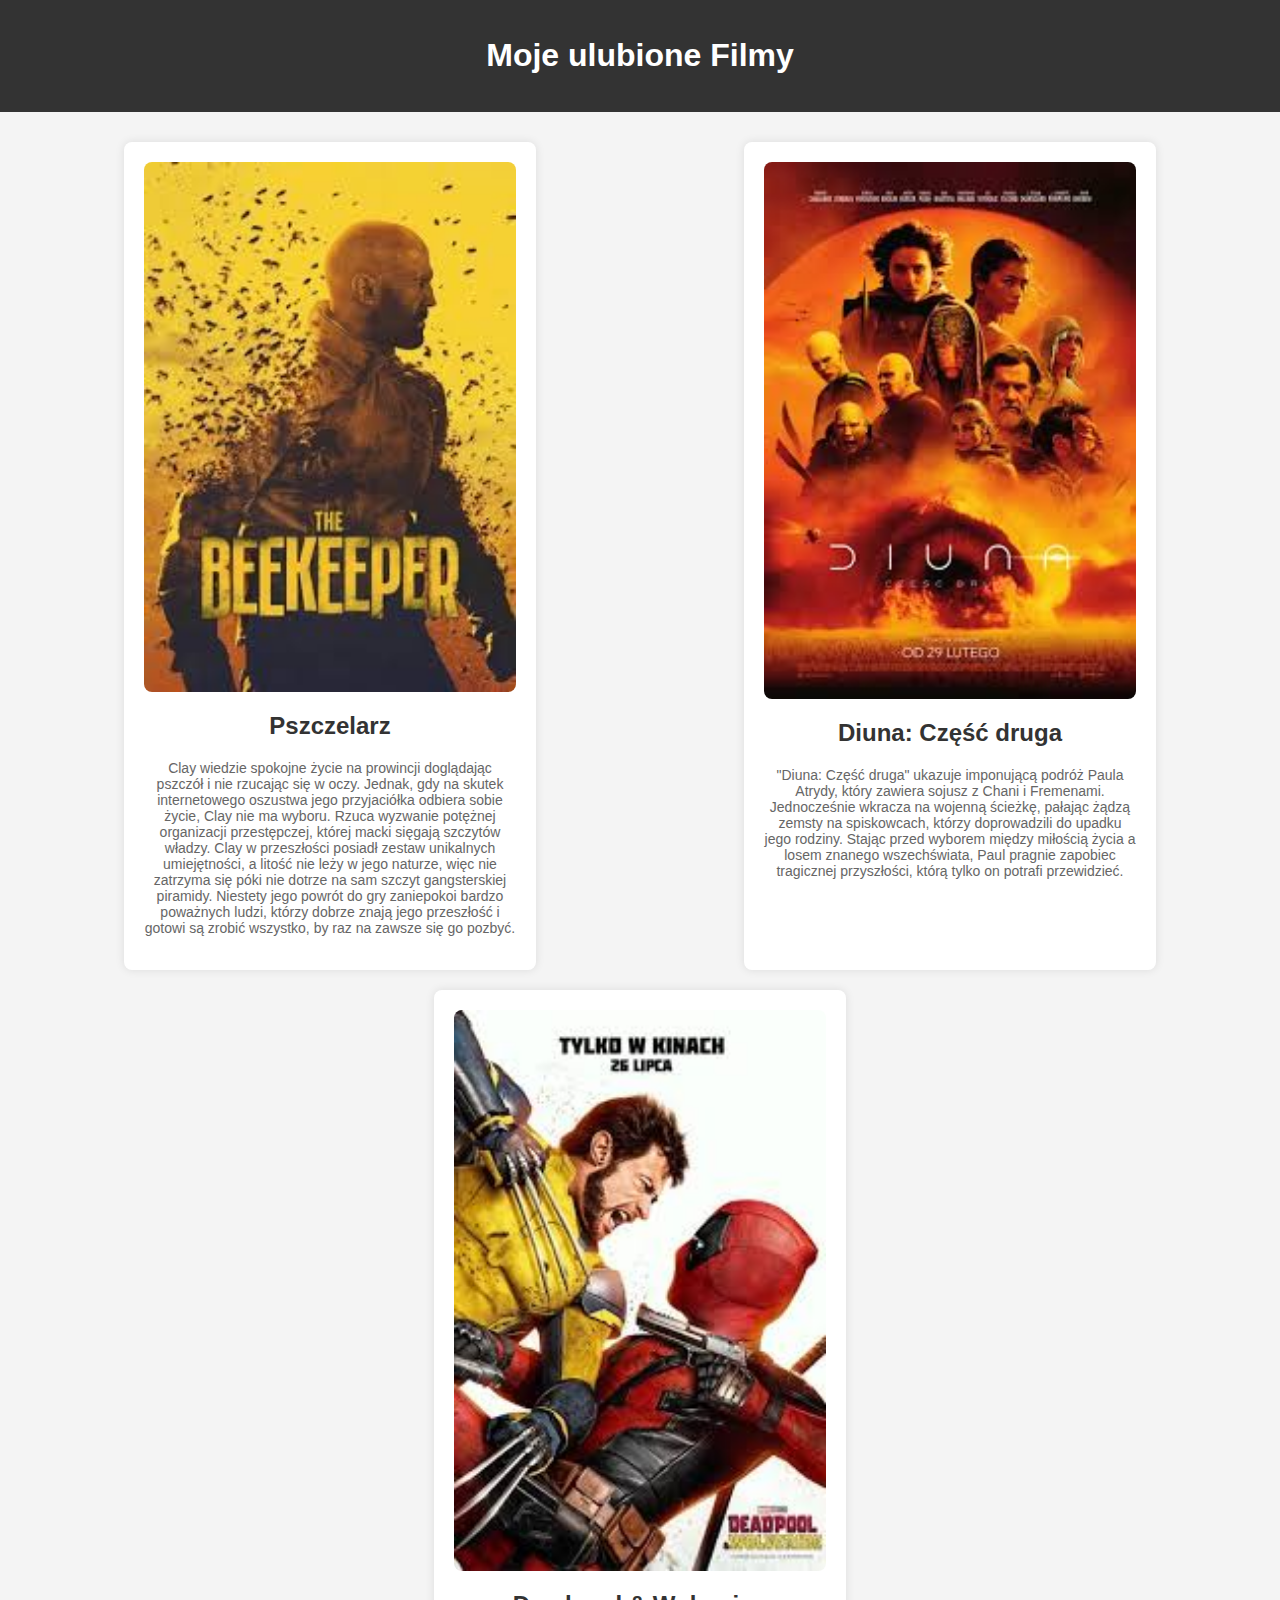
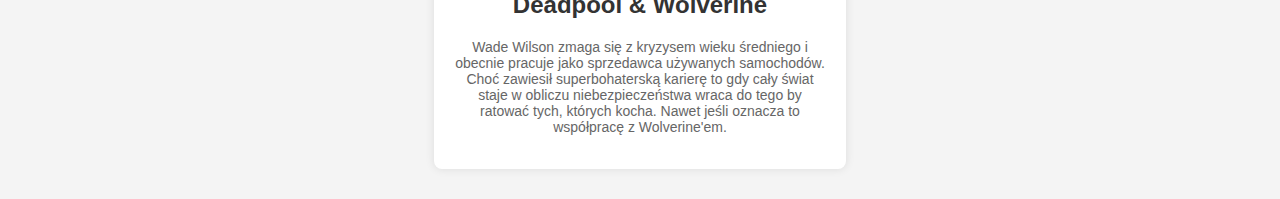
==== Staruselets_Filmy/index.html @ f3d38b4a "Add files via upload" ====
<head>
    <meta charset="UTF-8">
    <meta name="viewport" content="width=device-width, initial-scale=1.0">
    <title>Moje Filmy</title>
    <link rel="stylesheet" href="styles.css"> 
</head>
<body>

    <header>
        <h1>Moje ulubione Filmy</h1>
        
    </header>
    
    <div class="container">
        <div class="film-box">
            <img src="[data-uri]" alt="Pszczelarz">
            <h2>Pszczelarz</h2>
            <p>Clay wiedzie spokojne życie na prowincji doglądając pszczół i nie rzucając się w oczy. Jednak, gdy na skutek internetowego oszustwa jego przyjaciółka odbiera sobie życie, Clay nie ma wyboru. Rzuca wyzwanie potężnej organizacji przestępczej, której macki sięgają szczytów władzy. Clay w przeszłości posiadł zestaw unikalnych umiejętności, a litość nie leży w jego naturze, więc nie zatrzyma się póki nie dotrze na sam szczyt gangsterskiej piramidy. Niestety jego powrót do gry zaniepokoi bardzo poważnych ludzi, którzy dobrze znają jego przeszłość i gotowi są zrobić wszystko, by raz na zawsze się go pozbyć.</p>
        </div>
        
        <div class="film-box">
            <img src="[data-uri]" alt="Diuna: Część druga">
            <h2>Diuna: Część druga</h2>
            <p>"Diuna: Część druga" ukazuje imponującą podróż Paula Atrydy, który zawiera sojusz z Chani i Fremenami. Jednocześnie wkracza na wojenną ścieżkę, pałając żądzą zemsty na spiskowcach, którzy doprowadzili do upadku jego rodziny. Stając przed wyborem między miłością życia a losem znanego wszechświata, Paul pragnie zapobiec tragicznej przyszłości, którą tylko on potrafi przewidzieć.</p>
        </div>
        
        <div class="film-box">
            <img src="[data-uri]" alt="Deadpool & Wolverine">
            <h2>Deadpool & Wolverine</h2>
            <p>Wade Wilson zmaga się z kryzysem wieku średniego i obecnie pracuje jako sprzedawca używanych samochodów. Choć zawiesił superbohaterską karierę to gdy cały świat staje w obliczu niebezpieczeństwa wraca do tego by ratować tych, których kocha. Nawet jeśli oznacza to współpracę z Wolverine'em. </p>
        </div>
    </div>
    
    </body>
    </html>
---- Staruselets_Filmy/styles.css ----
body {
    font-family: Arial, sans-serif;
    background-color: #f4f4f4;
    margin: 0;
    padding: 0;
}

header {
    background-color: #333;
    color: white;
    text-align: center;
    padding: 1rem;
}

.container {
    display: flex;
    justify-content: space-around;
    flex-wrap: wrap;
    padding: 20px;
}

.film-box {
    background-color: white;
    border-radius: 8px;
    box-shadow: 0 0 10px rgba(0, 0, 0, 0.1);
    margin: 10px;
    width: 30%;
    text-align: center;
    padding: 20px;
}

.film-box img {
    width: 100%;
    height: auto;
    border-radius: 8px;
}

h2 {
    color: #333;
}

p {
    color: #666;
    font-size: 14px;
}
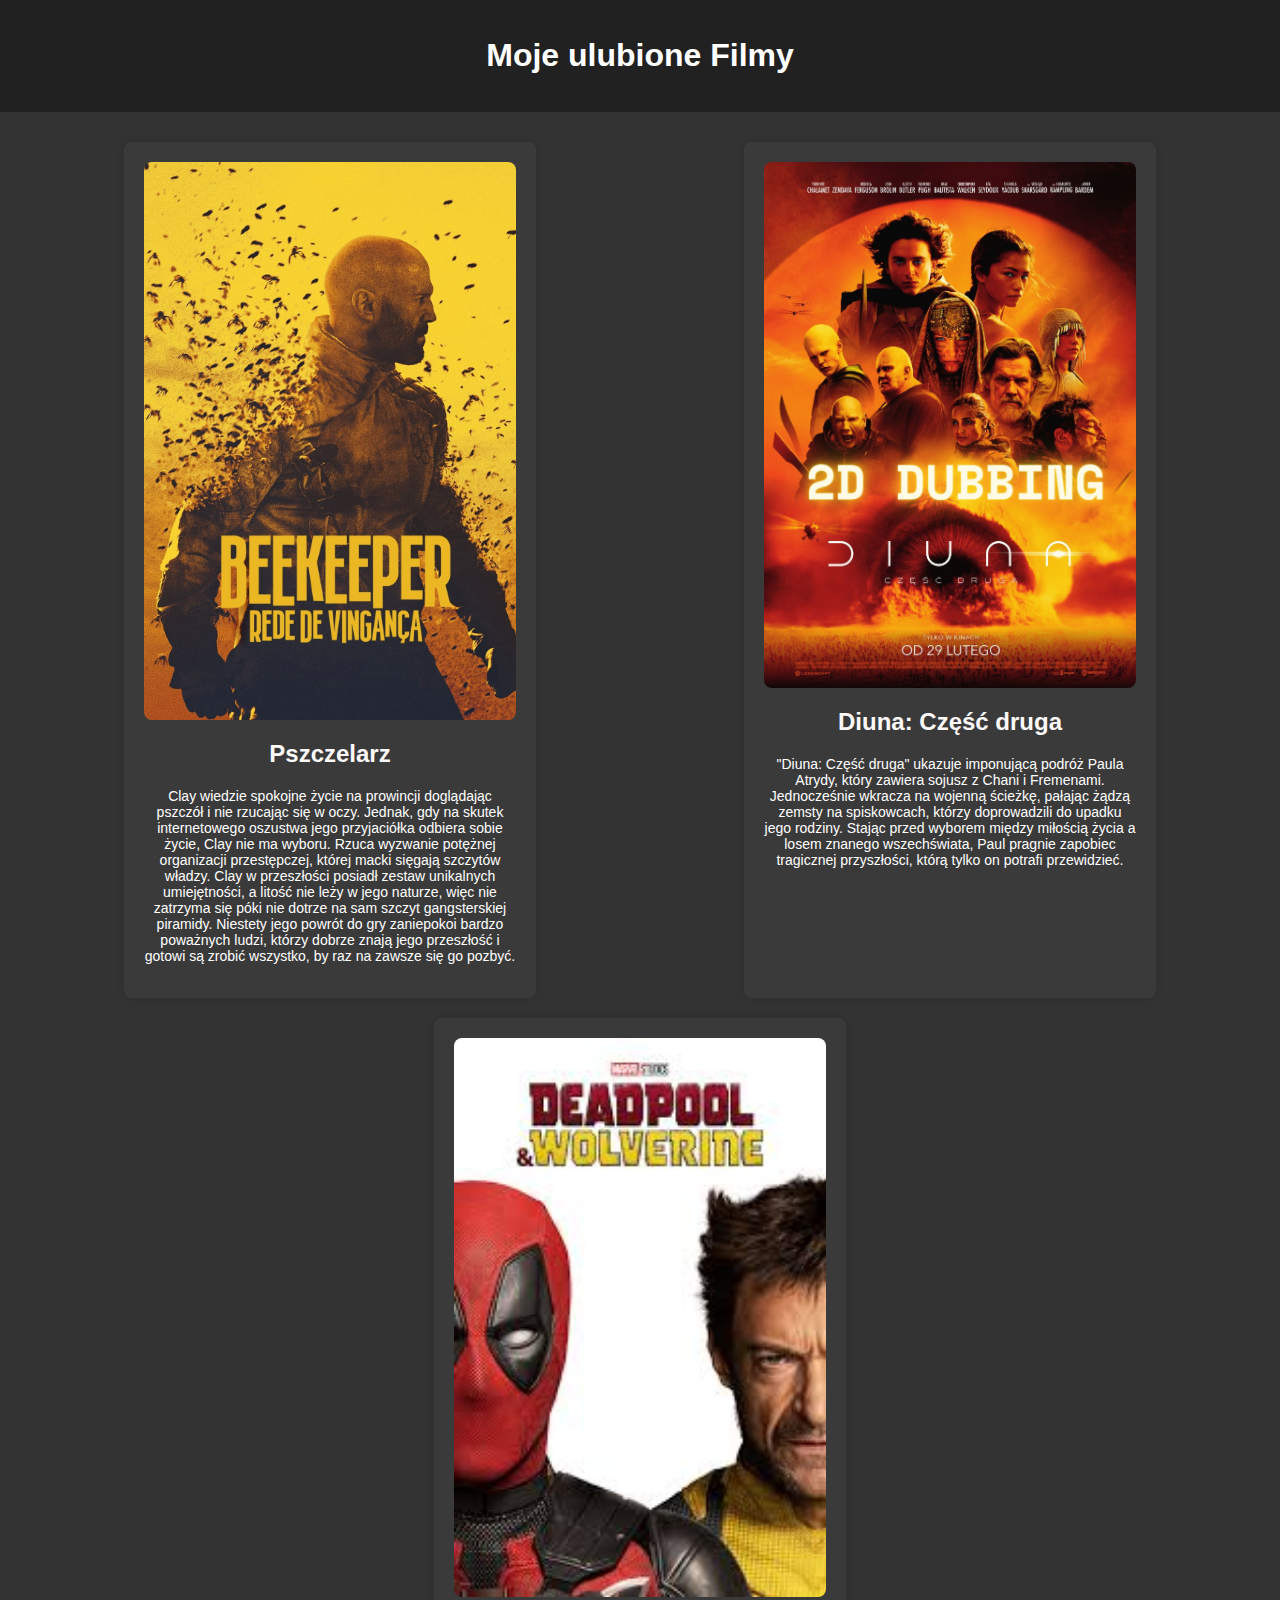
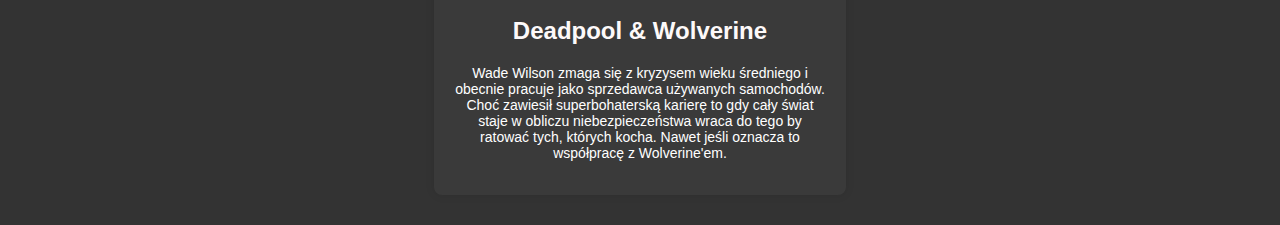
==== commit 576b937b: "Add files via upload" ====
--- a/Staruselets_Filmy/index.html
+++ b/Staruselets_Filmy/index.html
@@ -13,19 +13,19 @@
     
     <div class="container">
         <div class="film-box">
-            <img src="[data-uri]" alt="Pszczelarz">
+            <img src="img\pszczelarz__300_427.jpg" alt="Pszczelarz">
             <h2>Pszczelarz</h2>
             <p>Clay wiedzie spokojne życie na prowincji doglądając pszczół i nie rzucając się w oczy. Jednak, gdy na skutek internetowego oszustwa jego przyjaciółka odbiera sobie życie, Clay nie ma wyboru. Rzuca wyzwanie potężnej organizacji przestępczej, której macki sięgają szczytów władzy. Clay w przeszłości posiadł zestaw unikalnych umiejętności, a litość nie leży w jego naturze, więc nie zatrzyma się póki nie dotrze na sam szczyt gangsterskiej piramidy. Niestety jego powrót do gry zaniepokoi bardzo poważnych ludzi, którzy dobrze znają jego przeszłość i gotowi są zrobić wszystko, by raz na zawsze się go pozbyć.</p>
         </div>
         
         <div class="film-box">
-            <img src="[data-uri]" alt="Diuna: Część druga">
+            <img src="img\diuna-czesc-druga-2d-dubbing.jpg" alt="Diuna: Część druga">
             <h2>Diuna: Część druga</h2>
             <p>"Diuna: Część druga" ukazuje imponującą podróż Paula Atrydy, który zawiera sojusz z Chani i Fremenami. Jednocześnie wkracza na wojenną ścieżkę, pałając żądzą zemsty na spiskowcach, którzy doprowadzili do upadku jego rodziny. Stając przed wyborem między miłością życia a losem znanego wszechświata, Paul pragnie zapobiec tragicznej przyszłości, którą tylko on potrafi przewidzieć.</p>
         </div>
         
         <div class="film-box">
-            <img src="[data-uri]" alt="Deadpool & Wolverine">
+            <img src="img\images.jpg" alt="Deadpool & Wolverine">
             <h2>Deadpool & Wolverine</h2>
             <p>Wade Wilson zmaga się z kryzysem wieku średniego i obecnie pracuje jako sprzedawca używanych samochodów. Choć zawiesił superbohaterską karierę to gdy cały świat staje w obliczu niebezpieczeństwa wraca do tego by ratować tych, których kocha. Nawet jeśli oznacza to współpracę z Wolverine'em. </p>
         </div>
--- a/Staruselets_Filmy/styles.css
+++ b/Staruselets_Filmy/styles.css
@@ -1,12 +1,12 @@
 body {
     font-family: Arial, sans-serif;
-    background-color: #f4f4f4;
+    background-color: #333;
     margin: 0;
     padding: 0;
 }
 
 header {
-    background-color: #333;
+    background-color: #212121;
     color: white;
     text-align: center;
     padding: 1rem;
@@ -20,7 +20,7 @@
 }
 
 .film-box {
-    background-color: white;
+    background-color: #58585833;
     border-radius: 8px;
     box-shadow: 0 0 10px rgba(0, 0, 0, 0.1);
     margin: 10px;
@@ -36,10 +36,10 @@
 }
 
 h2 {
-    color: #333;
+    color: #fdf9f9;
 }
 
 p {
-    color: #666;
+    color: #ffffff;
     font-size: 14px;
 }
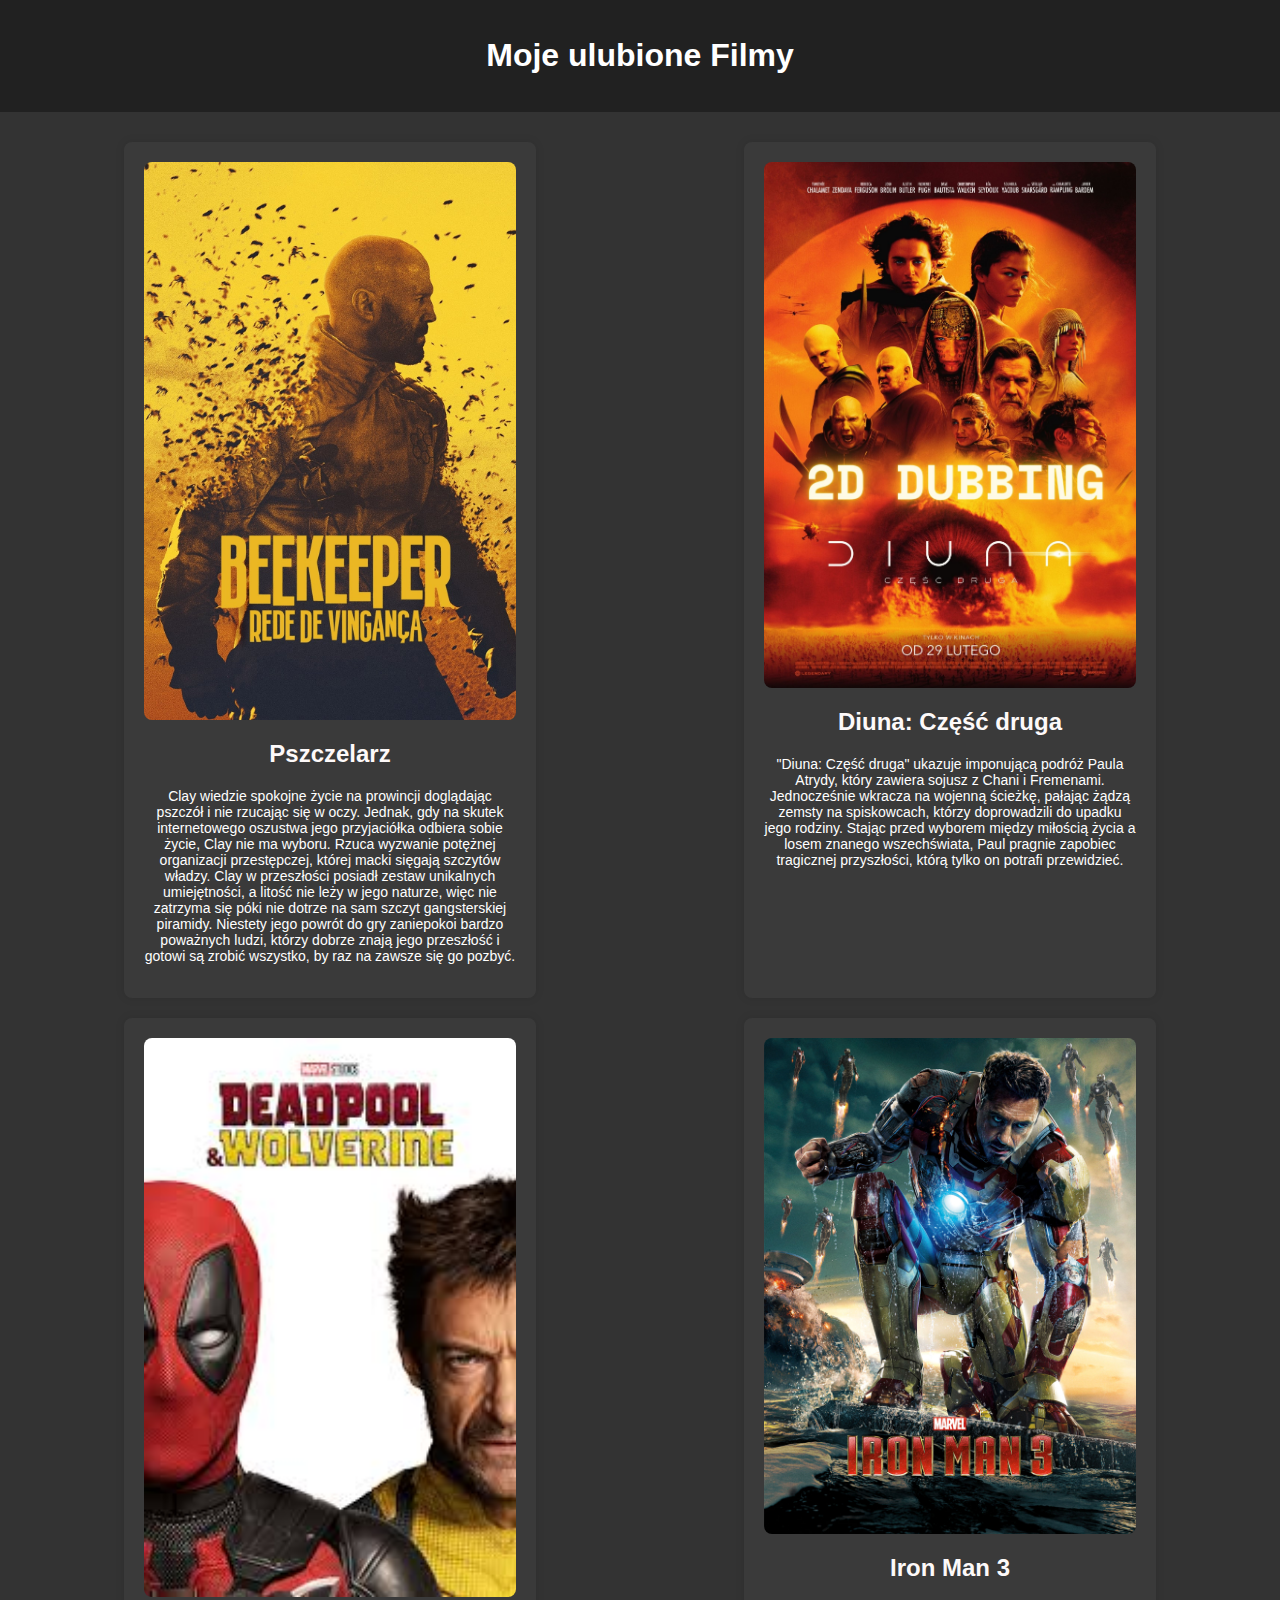
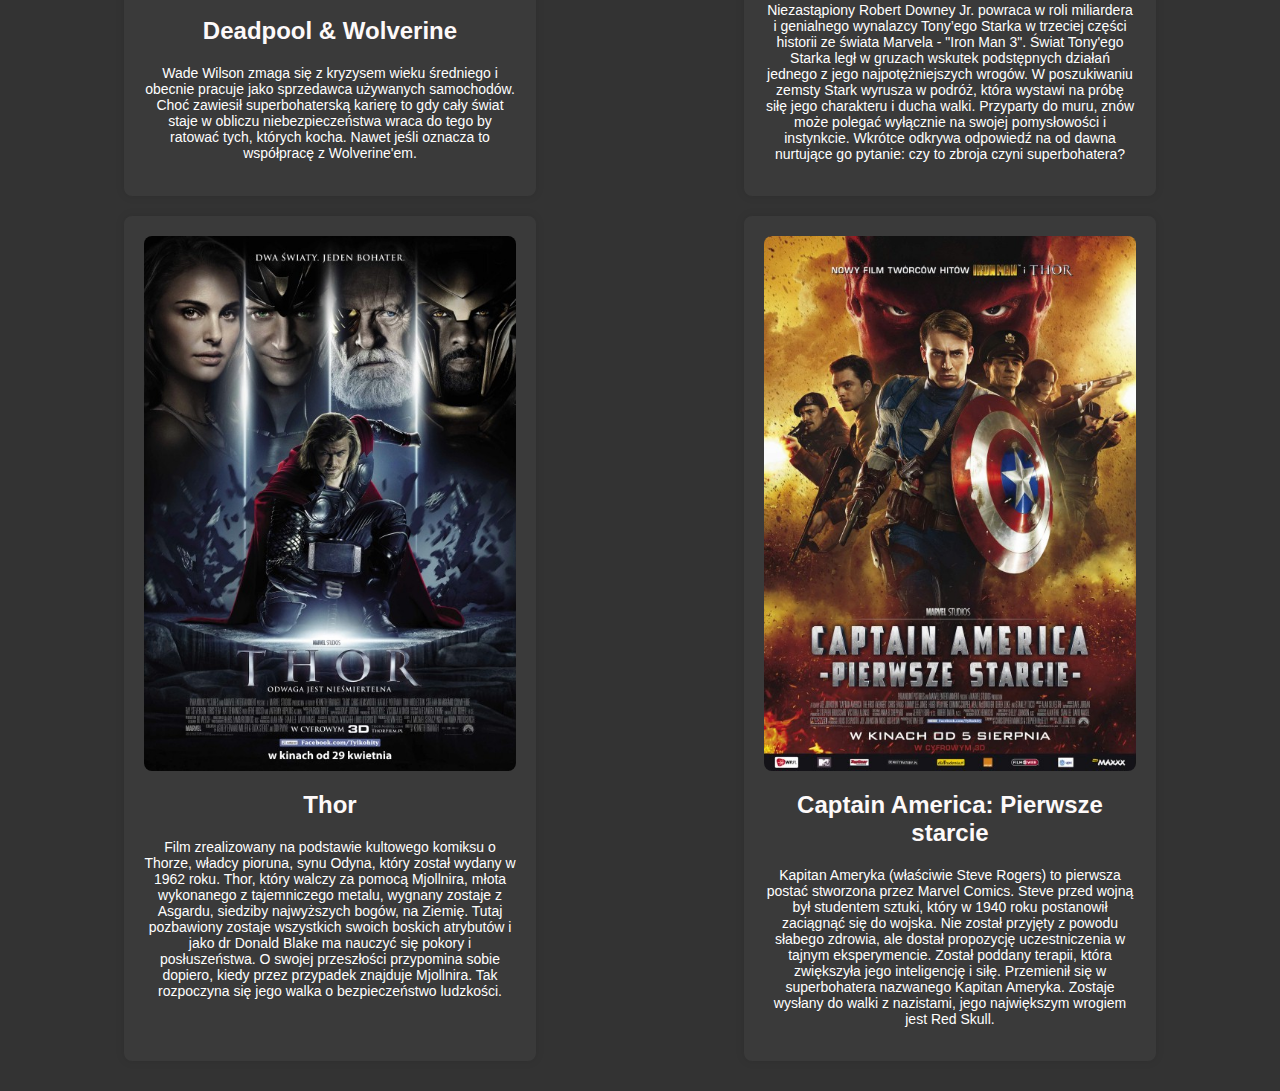
==== commit 21df906d: "Add files via upload" ====
--- a/Staruselets_Filmy/index.html
+++ b/Staruselets_Filmy/index.html
@@ -29,6 +29,27 @@
             <h2>Deadpool & Wolverine</h2>
             <p>Wade Wilson zmaga się z kryzysem wieku średniego i obecnie pracuje jako sprzedawca używanych samochodów. Choć zawiesił superbohaterską karierę to gdy cały świat staje w obliczu niebezpieczeństwa wraca do tego by ratować tych, których kocha. Nawet jeśli oznacza to współpracę z Wolverine'em. </p>
         </div>
+        
+        
+        <div class="film-box">
+            <img src="img\6bcd385a3da3567f29edb45587bf3510aed7b529601e0cbd6ab3c09a429c7021.jpg" alt="Iron Man 3">
+            <h2>Iron Man 3</h2>
+            <p>Niezastąpiony Robert Downey Jr. powraca  w roli miliardera i genialnego wynalazcy Tony’ego Starka w trzeciej części historii ze świata Marvela - "Iron Man 3".
+
+                Świat Tony'ego Starka legł w gruzach wskutek podstępnych działań jednego z jego najpotężniejszych wrogów. W poszukiwaniu zemsty Stark wyrusza w podróż, która wystawi na próbę siłę jego charakteru i ducha walki. Przyparty do muru, znów może polegać wyłącznie na swojej pomysłowości i instynkcie. Wkrótce odkrywa odpowiedź na od dawna nurtujące go pytanie: czy to zbroja czyni superbohatera?</p>
+        </div>
+
+        <div class="film-box">
+            <img src="img\7366367_1.3.jpg" alt="thor">
+            <h2>Thor</h2>
+            <p>Film zrealizowany na podstawie kultowego komiksu o Thorze, władcy pioruna, synu Odyna, który został wydany w 1962 roku. Thor, który walczy za pomocą Mjollnira, młota wykonanego z tajemniczego metalu, wygnany zostaje z Asgardu, siedziby najwyższych bogów, na Ziemię. Tutaj pozbawiony zostaje wszystkich swoich boskich atrybutów i jako dr Donald Blake ma nauczyć się pokory i posłuszeństwa. O swojej przeszłości przypomina sobie dopiero, kiedy przez przypadek znajduje Mjollnira. Tak rozpoczyna się jego walka o bezpieczeństwo ludzkości.</p>
+        </div>
+
+        <div class="film-box">
+            <img src="img\7386143_1.3.jpg" alt="Captain America: Pierwsze starcie">
+            <h2>Captain America: Pierwsze starcie</h2>
+            <p>Kapitan Ameryka (właściwie Steve Rogers) to pierwsza postać stworzona przez Marvel Comics. Steve przed wojną był studentem sztuki, który w 1940 roku postanowił zaciągnąć się do wojska. Nie został przyjęty z powodu słabego zdrowia, ale dostał propozycję uczestniczenia w tajnym eksperymencie. Został poddany terapii, która zwiększyła jego inteligencję i siłę. Przemienił się w superbohatera nazwanego Kapitan Ameryka. Zostaje wysłany do walki z nazistami, jego największym wrogiem jest Red Skull. </p>
+        </div>
     </div>
     
     </body>
